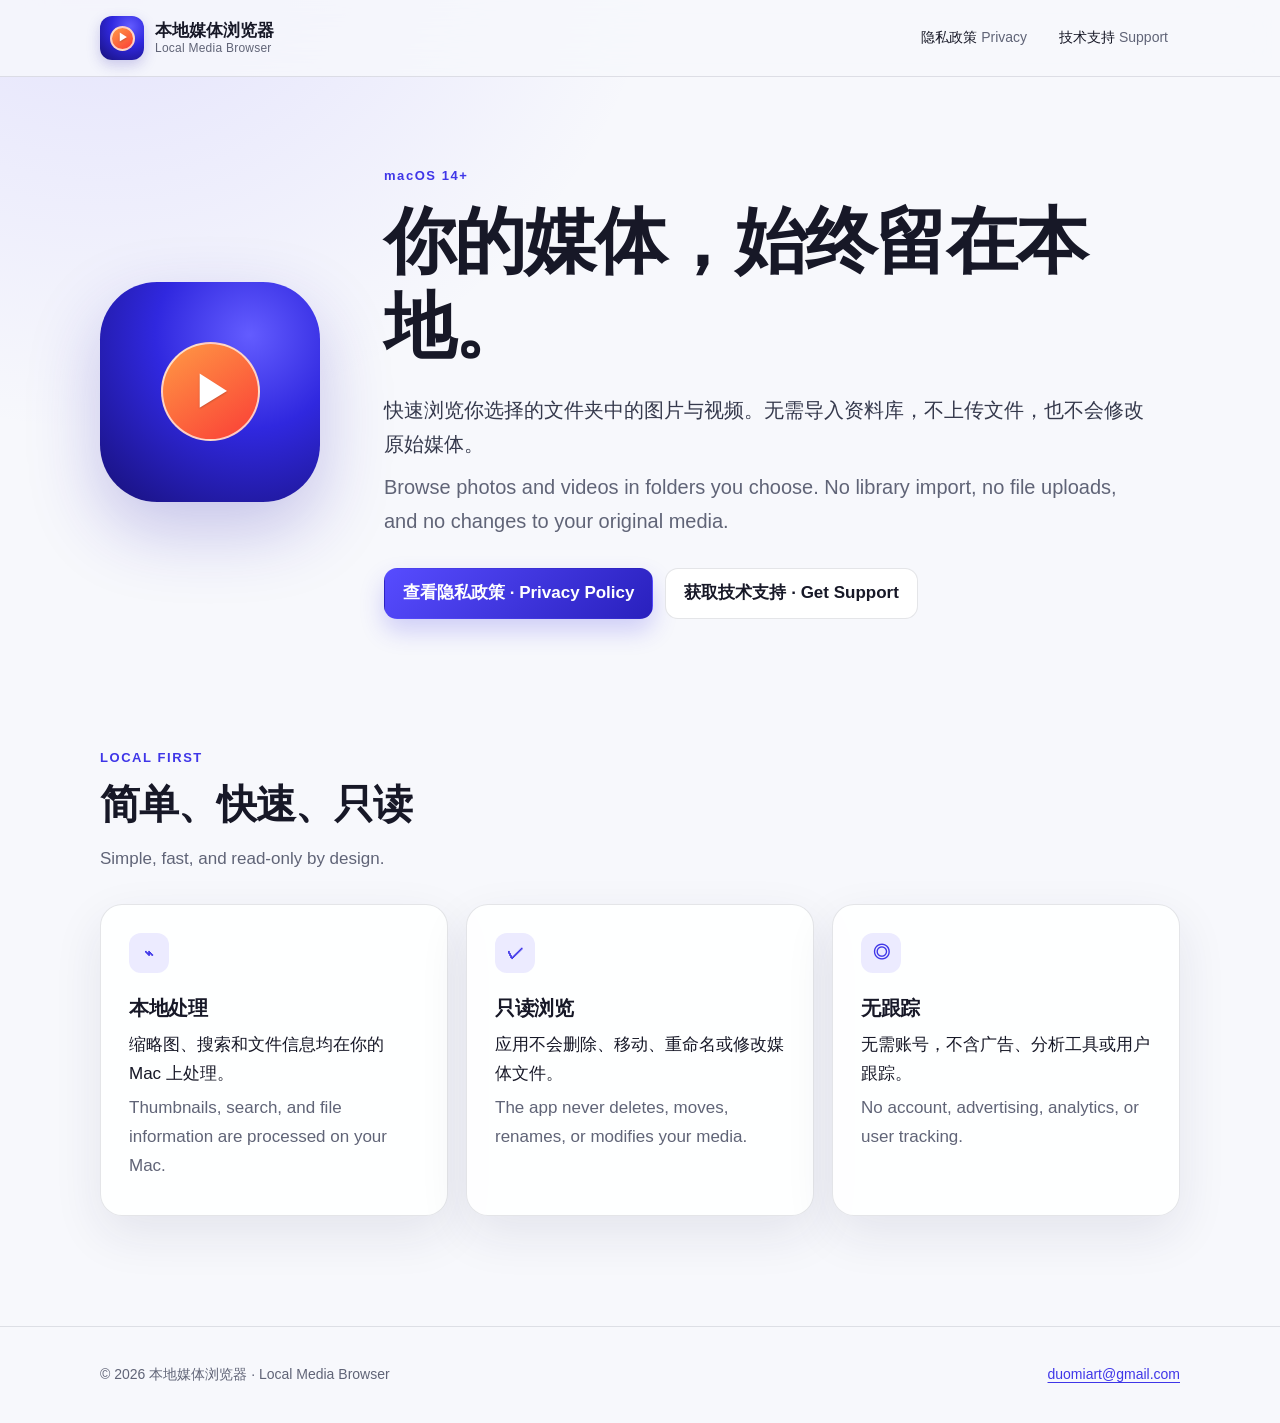
==== index.html @ 64ea323b "Create index.html" ====
<!doctype html>
<html lang="zh-CN">
<head>
  <meta charset="utf-8">
  <meta name="viewport" content="width=device-width, initial-scale=1">
  <title>本地媒体浏览器 · Local Media Browser</title>
  <meta name="description" content="本地媒体浏览器的隐私政策与技术支持。Privacy Policy and Support for Local Media Browser.">
  <link rel="canonical" href="https://bitist.github.io/local-media-browser-site/">
  <link rel="stylesheet" href="assets/styles.css">
</head>
<body>
  <a class="skip-link" href="#main">跳到主要内容 · Skip to content</a>
  <header class="site-header">
    <div class="shell nav-wrap">
      <a class="brand" href="./" aria-label="本地媒体浏览器首页">
        <span class="brand-mark" aria-hidden="true"><span>▶</span></span>
        <span><strong>本地媒体浏览器</strong><small>Local Media Browser</small></span>
      </a>
      <nav aria-label="主要导航 · Main navigation">
        <a href="privacy/">隐私政策 <span>Privacy</span></a>
        <a href="support/">技术支持 <span>Support</span></a>
      </nav>
    </div>
  </header>

  <main id="main">
    <section class="hero shell">
      <div class="app-icon app-mark" role="img" aria-label="本地媒体浏览器应用图标"><span>▶</span></div>
      <div>
        <p class="eyebrow">macOS 14+</p>
        <h1>你的媒体，始终留在本地。</h1>
        <p class="lead">快速浏览你选择的文件夹中的图片与视频。无需导入资料库，不上传文件，也不会修改原始媒体。</p>
        <p class="lead en">Browse photos and videos in folders you choose. No library import, no file uploads, and no changes to your original media.</p>
        <div class="actions">
          <a class="button primary" href="privacy/">查看隐私政策 · Privacy Policy</a>
          <a class="button secondary" href="support/">获取技术支持 · Get Support</a>
        </div>
      </div>
    </section>

    <section class="feature-section shell" aria-labelledby="features-title">
      <div class="section-heading">
        <p class="eyebrow">LOCAL FIRST</p>
        <h2 id="features-title">简单、快速、只读</h2>
        <p>Simple, fast, and read-only by design.</p>
      </div>
      <div class="card-grid">
        <article class="card">
          <div class="symbol" aria-hidden="true">⌁</div>
          <h3>本地处理</h3>
          <p>缩略图、搜索和文件信息均在你的 Mac 上处理。</p>
          <p class="en">Thumbnails, search, and file information are processed on your Mac.</p>
        </article>
        <article class="card">
          <div class="symbol" aria-hidden="true">✓</div>
          <h3>只读浏览</h3>
          <p>应用不会删除、移动、重命名或修改媒体文件。</p>
          <p class="en">The app never deletes, moves, renames, or modifies your media.</p>
        </article>
        <article class="card">
          <div class="symbol" aria-hidden="true">◎</div>
          <h3>无跟踪</h3>
          <p>无需账号，不含广告、分析工具或用户跟踪。</p>
          <p class="en">No account, advertising, analytics, or user tracking.</p>
        </article>
      </div>
    </section>
  </main>

  <footer>
    <div class="shell footer-wrap">
      <p>© 2026 本地媒体浏览器 · Local Media Browser</p>
      <p><a href="mailto:duomiart@gmail.com">duomiart@gmail.com</a></p>
    </div>
  </footer>
</body>
</html>
---- assets/styles.css ----
:root {
  color-scheme: light dark;
  --bg: #f7f8fc;
  --surface: rgba(255, 255, 255, 0.88);
  --surface-solid: #ffffff;
  --text: #171827;
  --muted: #606477;
  --line: rgba(39, 42, 68, 0.12);
  --blue: #3f36e8;
  --blue-dark: #2920bd;
  --soft-blue: #ecebff;
  --shadow: 0 18px 50px rgba(31, 35, 73, 0.09);
  --radius: 22px;
}

* { box-sizing: border-box; }
html { scroll-behavior: smooth; }
body {
  margin: 0;
  color: var(--text);
  background:
    radial-gradient(circle at 8% -10%, rgba(104, 91, 255, 0.16), transparent 36rem),
    var(--bg);
  font-family: -apple-system, BlinkMacSystemFont, "SF Pro Text", "PingFang SC", "Helvetica Neue", sans-serif;
  font-size: 17px;
  line-height: 1.7;
}

a { color: var(--blue); text-decoration-thickness: 1px; text-underline-offset: 3px; }
a:hover { color: var(--blue-dark); }
.shell { width: min(1080px, calc(100% - 40px)); margin-inline: auto; }
.skip-link { position: fixed; z-index: 100; top: 8px; left: 8px; transform: translateY(-160%); padding: 10px 14px; color: white; background: var(--blue); border-radius: 10px; }
.skip-link:focus { transform: translateY(0); }

.site-header {
  position: sticky;
  z-index: 20;
  top: 0;
  background: rgba(247, 248, 252, 0.82);
  border-bottom: 1px solid var(--line);
  backdrop-filter: blur(18px) saturate(150%);
}
.nav-wrap { min-height: 76px; display: flex; align-items: center; justify-content: space-between; gap: 24px; }
.brand { display: inline-flex; align-items: center; gap: 11px; color: var(--text); text-decoration: none; }
.brand-mark, .app-mark {
  display: grid;
  place-items: center;
  color: white;
  background: radial-gradient(circle at 68% 24%, #635cff 0, #3028df 42%, #171078 100%);
  box-shadow: 0 5px 14px rgba(40, 32, 170, 0.22);
}
.brand-mark { width: 44px; height: 44px; border-radius: 12px; }
.brand-mark span, .app-mark span { display: grid; place-items: center; color: white; background: linear-gradient(145deg, #ff9a45, #fa3d36); border: 2px solid rgba(255,255,255,.7); border-radius: 50%; text-shadow: 0 1px 2px rgba(0,0,0,.22); }
.brand-mark span { width: 25px; height: 25px; padding-left: 2px; font-size: 11px; }
.brand span { display: grid; line-height: 1.25; }
.brand small { color: var(--muted); font-size: 12px; letter-spacing: .02em; }
nav { display: flex; gap: 8px; }
nav a { padding: 8px 12px; border-radius: 10px; color: var(--text); font-size: 14px; text-decoration: none; }
nav a span { color: var(--muted); }
nav a:hover, nav a[aria-current="page"] { color: var(--blue); background: var(--soft-blue); }

.hero { min-height: 620px; display: grid; grid-template-columns: 220px 1fr; align-items: center; gap: 64px; padding-block: 88px; }
.app-icon { width: 100%; height: auto; border-radius: 26%; box-shadow: 0 28px 70px rgba(49, 37, 180, .25); }
.app-mark { aspect-ratio: 1; }
.app-mark span { width: 45%; aspect-ratio: 1; padding-left: 4%; font-size: 42px; }
.eyebrow { margin: 0 0 12px; color: var(--blue); font-size: 13px; font-weight: 750; letter-spacing: .12em; }
h1, h2, h3 { margin-top: 0; line-height: 1.18; letter-spacing: -.025em; }
h1 { max-width: 760px; margin-bottom: 24px; font-size: clamp(42px, 7vw, 72px); }
h2 { font-size: clamp(28px, 4vw, 40px); }
h3 { margin-bottom: 10px; font-size: 20px; }
.lead { max-width: 760px; margin: 0 0 9px; color: #35394c; font-size: 20px; }
.en { color: var(--muted); }
.actions { display: flex; flex-wrap: wrap; gap: 12px; margin-top: 30px; }
.button { display: inline-flex; align-items: center; justify-content: center; min-height: 48px; padding: 10px 18px; border: 1px solid transparent; border-radius: 13px; font-weight: 650; text-decoration: none; }
.button.primary { color: white; background: linear-gradient(135deg, #574cff, var(--blue-dark)); box-shadow: 0 12px 25px rgba(63, 54, 232, .22); }
.button.primary:hover { color: white; filter: brightness(.95); }
.button.secondary { color: var(--text); background: var(--surface-solid); border-color: var(--line); }

.feature-section { padding-block: 40px 110px; }
.section-heading { margin-bottom: 30px; }
.section-heading h2 { margin-bottom: 8px; }
.section-heading > p:last-child { color: var(--muted); }
.card-grid { display: grid; grid-template-columns: repeat(3, 1fr); gap: 18px; }
.card { padding: 28px; background: var(--surface); border: 1px solid var(--line); border-radius: var(--radius); box-shadow: var(--shadow); }
.card p { margin: 0 0 6px; }
.card.compact { padding: 24px; box-shadow: none; }
.symbol { display: grid; place-items: center; width: 40px; height: 40px; margin-bottom: 24px; color: var(--blue); background: var(--soft-blue); border-radius: 12px; font-weight: 800; }
.two-columns { grid-template-columns: repeat(2, 1fr); }

.document { max-width: 900px; padding-block: 70px 100px; }
.document-title { padding-bottom: 38px; border-bottom: 1px solid var(--line); }
.document-title h1 { margin-bottom: 0; font-size: clamp(42px, 7vw, 64px); }
.document-title .subtitle { margin: 2px 0 26px; color: var(--muted); font-size: 25px; }
.policy-block, .support-section { padding-block: 30px; border-bottom: 1px solid var(--line); }
.policy-block h2, .support-section h2 { margin-bottom: 17px; font-size: 27px; }
.policy-block p, .support-section p { margin: 0 0 10px; }
.contact-card { margin-top: 30px; padding: 30px; background: var(--surface); border: 1px solid var(--line); border-radius: var(--radius); box-shadow: var(--shadow); }
.steps { display: grid; gap: 14px; padding-left: 26px; }
.steps li { padding-left: 8px; }
.steps li span { display: block; color: var(--muted); }
details { margin-bottom: 12px; padding: 18px 20px; background: var(--surface); border: 1px solid var(--line); border-radius: 14px; }
details summary { cursor: pointer; font-weight: 700; }
details[open] summary { margin-bottom: 13px; }

footer { border-top: 1px solid var(--line); }
.footer-wrap { min-height: 96px; display: flex; align-items: center; justify-content: space-between; gap: 20px; color: var(--muted); font-size: 14px; }

@media (prefers-color-scheme: dark) {
  :root { --bg: #10111b; --surface: rgba(27, 29, 44, .9); --surface-solid: #1b1d2c; --text: #f4f4f8; --muted: #a9adbe; --line: rgba(230, 232, 255, .13); --soft-blue: #2b285b; --blue: #9a93ff; --blue-dark: #8279ff; --shadow: 0 20px 60px rgba(0, 0, 0, .25); }
  body { background: radial-gradient(circle at 8% -10%, rgba(92, 74, 255, .18), transparent 36rem), var(--bg); }
  .site-header { background: rgba(16, 17, 27, .82); }
  .lead { color: #d5d7e1; }
  .button.primary { background: linear-gradient(135deg, #6d63ff, #493cdf); }
}

@media (max-width: 760px) {
  body { font-size: 16px; }
  .shell { width: min(100% - 28px, 1080px); }
  .nav-wrap { align-items: flex-start; flex-direction: column; gap: 12px; padding-block: 14px; }
  nav { width: 100%; }
  nav a { flex: 1; padding-inline: 8px; text-align: center; }
  .hero { grid-template-columns: 1fr; gap: 36px; min-height: 0; padding-block: 58px 72px; }
  .app-icon { width: 122px; }
  h1 { font-size: 43px; }
  .lead { font-size: 18px; }
  .card-grid, .two-columns { grid-template-columns: 1fr; }
  .feature-section { padding-bottom: 70px; }
  .document { padding-block: 50px 70px; }
  .document-title h1 { font-size: 44px; }
  .footer-wrap { align-items: flex-start; flex-direction: column; padding-block: 25px; }
  .footer-wrap p { margin: 0; }
}

@media (prefers-reduced-motion: reduce) { html { scroll-behavior: auto; } }
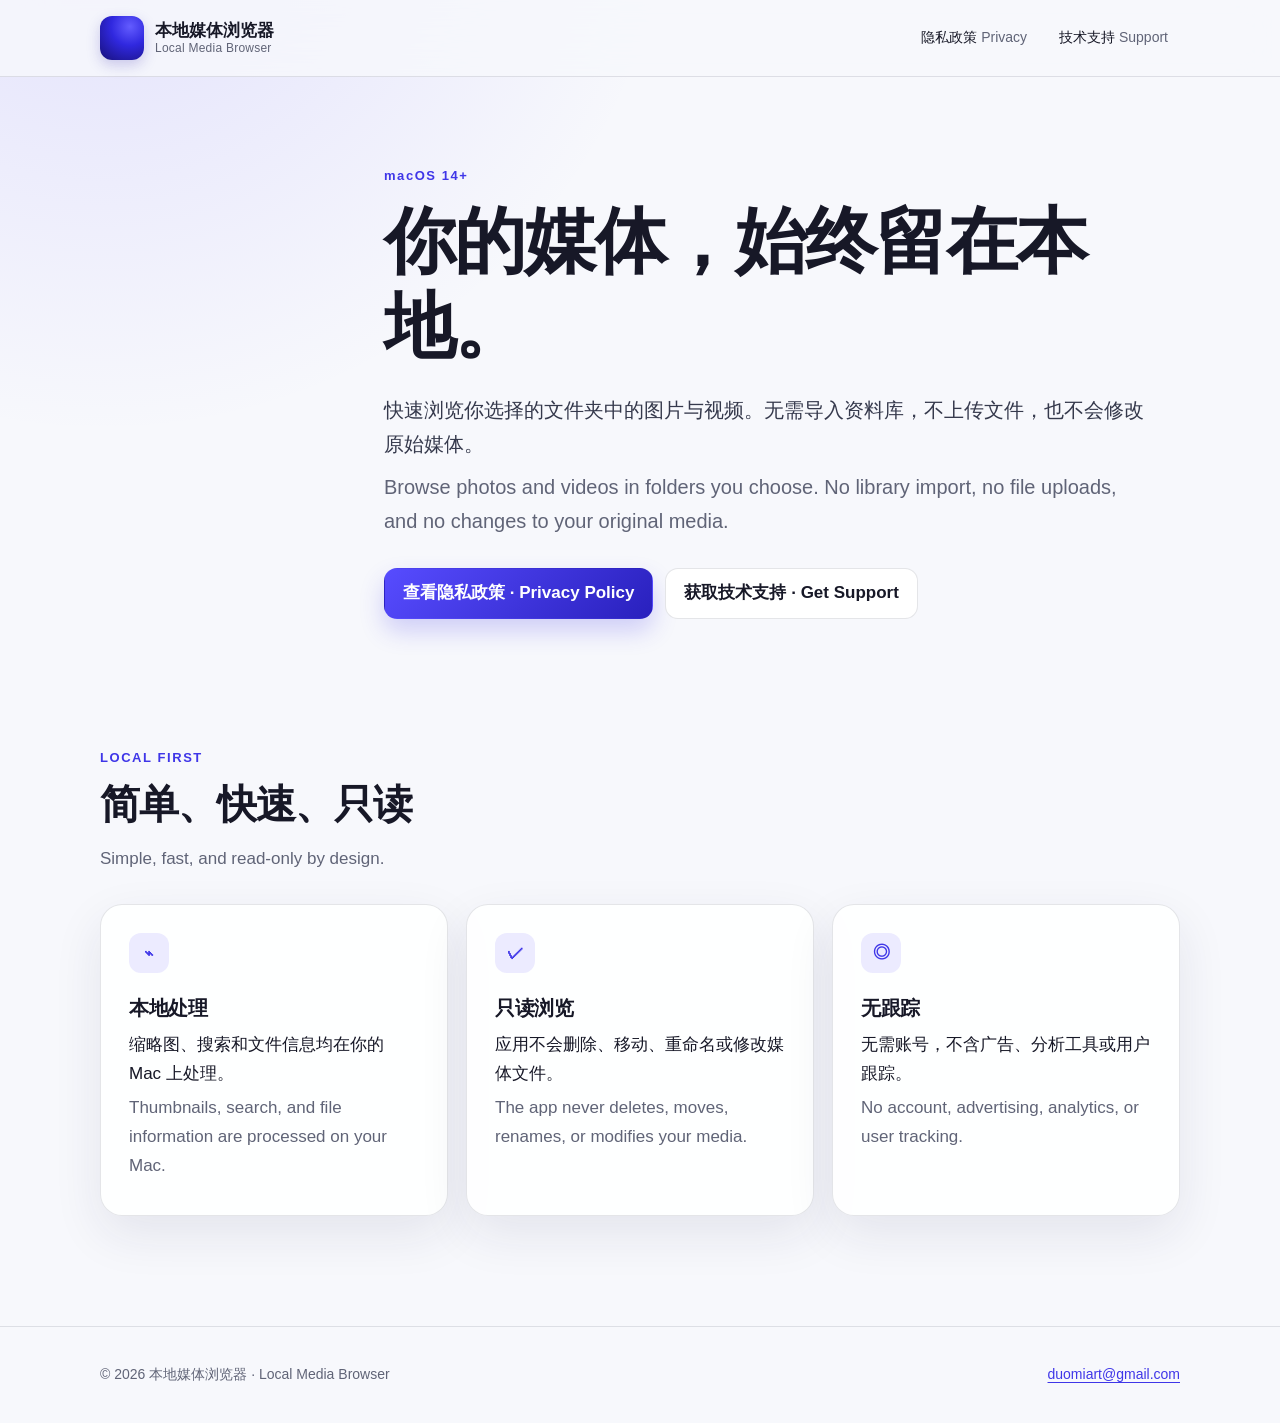
==== commit 908d0fcd: "Update index.html" ====
--- a/index.html
+++ b/index.html
@@ -6,6 +6,8 @@
   <title>本地媒体浏览器 · Local Media Browser</title>
   <meta name="description" content="本地媒体浏览器的隐私政策与技术支持。Privacy Policy and Support for Local Media Browser.">
   <link rel="canonical" href="https://bitist.github.io/local-media-browser-site/">
+  <link rel="icon" type="image/png" href="[data-uri]">
+  <link rel="apple-touch-icon" href="[data-uri]">
   <link rel="stylesheet" href="assets/styles.css">
 </head>
 <body>
@@ -13,7 +15,7 @@
   <header class="site-header">
     <div class="shell nav-wrap">
       <a class="brand" href="./" aria-label="本地媒体浏览器首页">
-        <span class="brand-mark" aria-hidden="true"><span>▶</span></span>
+        <span class="brand-mark" aria-hidden="true"></span>
         <span><strong>本地媒体浏览器</strong><small>Local Media Browser</small></span>
       </a>
       <nav aria-label="主要导航 · Main navigation">
@@ -25,7 +27,7 @@
 
   <main id="main">
     <section class="hero shell">
-      <div class="app-icon app-mark" role="img" aria-label="本地媒体浏览器应用图标"><span>▶</span></div>
+      <span class="app-icon" role="img" aria-label="本地媒体浏览器应用图标"></span>
       <div>
         <p class="eyebrow">macOS 14+</p>
         <h1>你的媒体，始终留在本地。</h1>
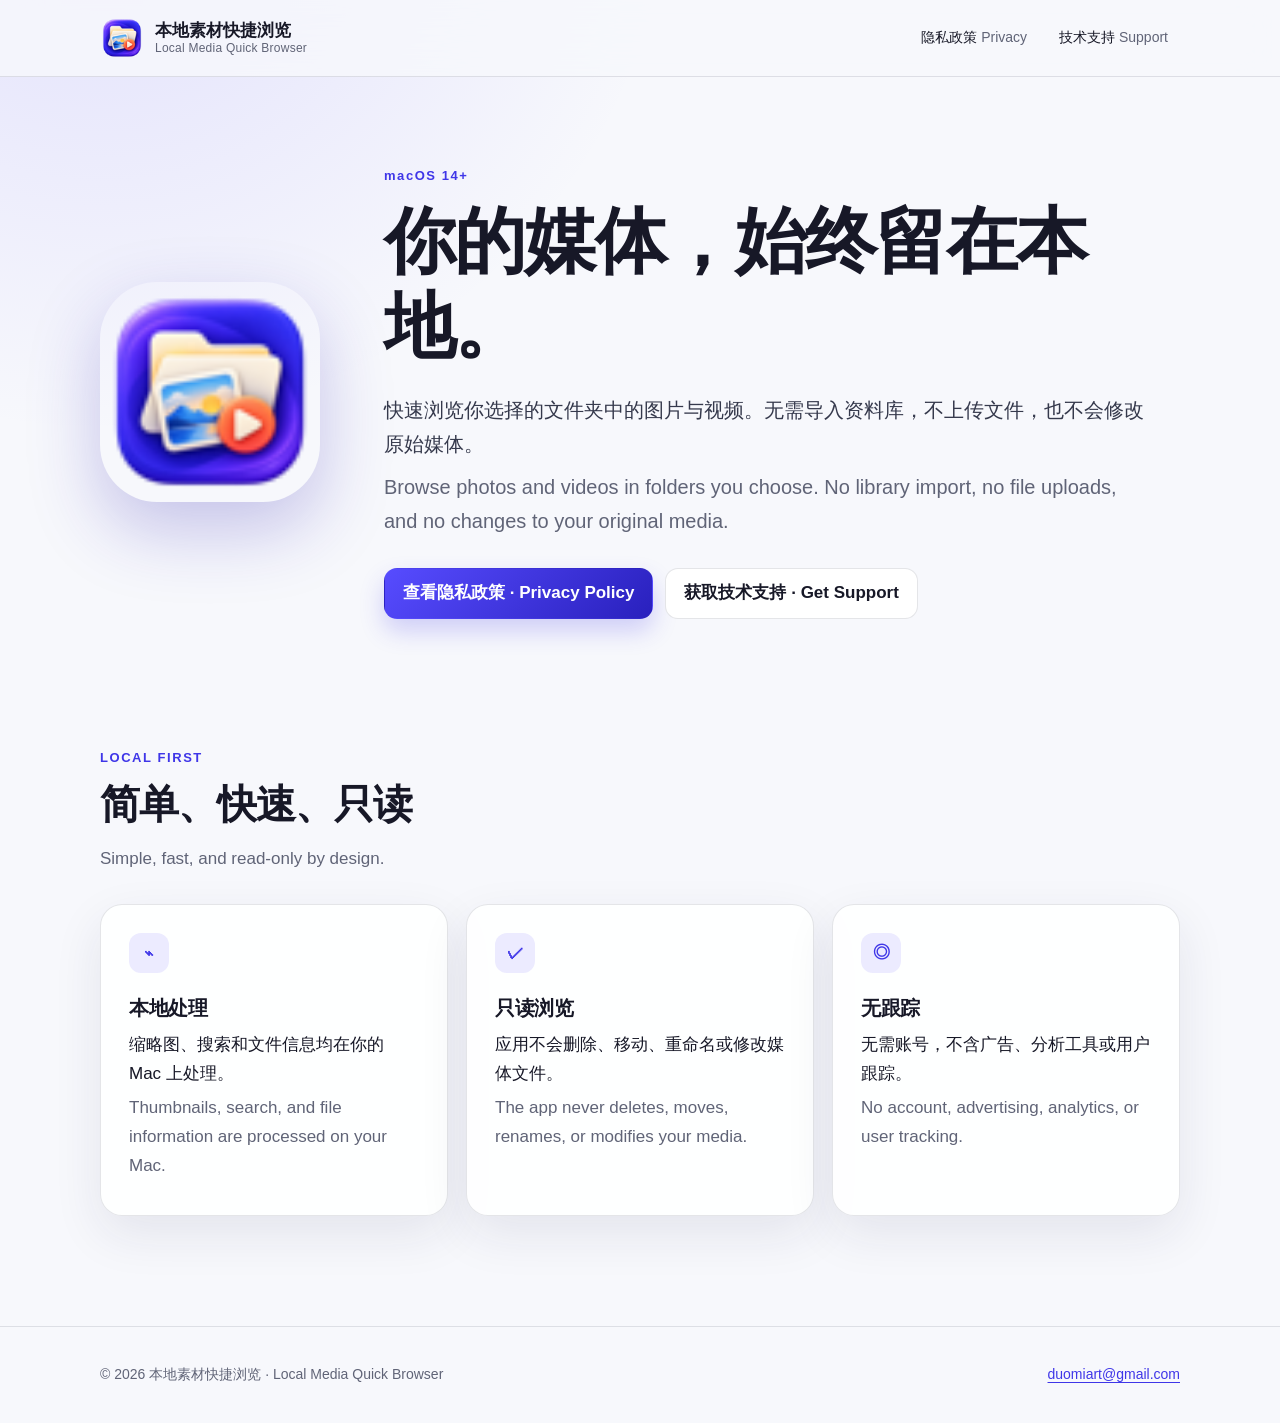
==== commit 2df74c39: "Update App Store website" ====
--- a/index.html
+++ b/index.html
@@ -3,20 +3,20 @@
 <head>
   <meta charset="utf-8">
   <meta name="viewport" content="width=device-width, initial-scale=1">
-  <title>本地媒体浏览器 · Local Media Browser</title>
-  <meta name="description" content="本地媒体浏览器的隐私政策与技术支持。Privacy Policy and Support for Local Media Browser.">
+  <title>本地素材快捷浏览 · Local Media Quick Browser</title>
+  <meta name="description" content="本地素材快捷浏览的隐私政策与技术支持。Privacy Policy and Support for Local Media Quick Browser.">
   <link rel="canonical" href="https://bitist.github.io/local-media-browser-site/">
-  <link rel="icon" type="image/png" href="[data-uri]">
-  <link rel="apple-touch-icon" href="[data-uri]">
+  <link rel="icon" type="image/png" href="[data-uri]">
+  <link rel="apple-touch-icon" href="[data-uri]">
   <link rel="stylesheet" href="assets/styles.css">
 </head>
 <body>
   <a class="skip-link" href="#main">跳到主要内容 · Skip to content</a>
   <header class="site-header">
     <div class="shell nav-wrap">
-      <a class="brand" href="./" aria-label="本地媒体浏览器首页">
+      <a class="brand" href="./" aria-label="本地素材快捷浏览首页">
         <span class="brand-mark" aria-hidden="true"></span>
-        <span><strong>本地媒体浏览器</strong><small>Local Media Browser</small></span>
+        <span><strong>本地素材快捷浏览</strong><small>Local Media Quick Browser</small></span>
       </a>
       <nav aria-label="主要导航 · Main navigation">
         <a href="privacy/">隐私政策 <span>Privacy</span></a>
@@ -27,7 +27,7 @@
 
   <main id="main">
     <section class="hero shell">
-      <span class="app-icon" role="img" aria-label="本地媒体浏览器应用图标"></span>
+      <span class="app-icon" role="img" aria-label="本地素材快捷浏览应用图标"></span>
       <div>
         <p class="eyebrow">macOS 14+</p>
         <h1>你的媒体，始终留在本地。</h1>
@@ -71,7 +71,7 @@
 
   <footer>
     <div class="shell footer-wrap">
-      <p>© 2026 本地媒体浏览器 · Local Media Browser</p>
+      <p>© 2026 本地素材快捷浏览 · Local Media Quick Browser</p>
       <p><a href="mailto:duomiart@gmail.com">duomiart@gmail.com</a></p>
     </div>
   </footer>
--- a/assets/styles.css
+++ b/assets/styles.css
@@ -11,6 +11,7 @@
   --soft-blue: #ecebff;
   --shadow: 0 18px 50px rgba(31, 35, 73, 0.09);
   --radius: 22px;
+  --app-icon-image: url("[data-uri]");
 }
 
 * { box-sizing: border-box; }
@@ -42,16 +43,7 @@
 }
 .nav-wrap { min-height: 76px; display: flex; align-items: center; justify-content: space-between; gap: 24px; }
 .brand { display: inline-flex; align-items: center; gap: 11px; color: var(--text); text-decoration: none; }
-.brand-mark, .app-mark {
-  display: grid;
-  place-items: center;
-  color: white;
-  background: radial-gradient(circle at 68% 24%, #635cff 0, #3028df 42%, #171078 100%);
-  box-shadow: 0 5px 14px rgba(40, 32, 170, 0.22);
-}
-.brand-mark { width: 44px; height: 44px; border-radius: 12px; }
-.brand-mark span, .app-mark span { display: grid; place-items: center; color: white; background: linear-gradient(145deg, #ff9a45, #fa3d36); border: 2px solid rgba(255,255,255,.7); border-radius: 50%; text-shadow: 0 1px 2px rgba(0,0,0,.22); }
-.brand-mark span { width: 25px; height: 25px; padding-left: 2px; font-size: 11px; }
+.brand-mark { display: block; width: 44px; height: 44px; background: var(--app-icon-image) center / contain no-repeat; }
 .brand span { display: grid; line-height: 1.25; }
 .brand small { color: var(--muted); font-size: 12px; letter-spacing: .02em; }
 nav { display: flex; gap: 8px; }
@@ -60,9 +52,7 @@
 nav a:hover, nav a[aria-current="page"] { color: var(--blue); background: var(--soft-blue); }
 
 .hero { min-height: 620px; display: grid; grid-template-columns: 220px 1fr; align-items: center; gap: 64px; padding-block: 88px; }
-.app-icon { width: 100%; height: auto; border-radius: 26%; box-shadow: 0 28px 70px rgba(49, 37, 180, .25); }
-.app-mark { aspect-ratio: 1; }
-.app-mark span { width: 45%; aspect-ratio: 1; padding-left: 4%; font-size: 42px; }
+.app-icon { display: block; width: 100%; aspect-ratio: 1; background: var(--app-icon-image) center / contain no-repeat; border-radius: 26%; box-shadow: 0 28px 70px rgba(49, 37, 180, .25); }
 .eyebrow { margin: 0 0 12px; color: var(--blue); font-size: 13px; font-weight: 750; letter-spacing: .12em; }
 h1, h2, h3 { margin-top: 0; line-height: 1.18; letter-spacing: -.025em; }
 h1 { max-width: 760px; margin-bottom: 24px; font-size: clamp(42px, 7vw, 72px); }
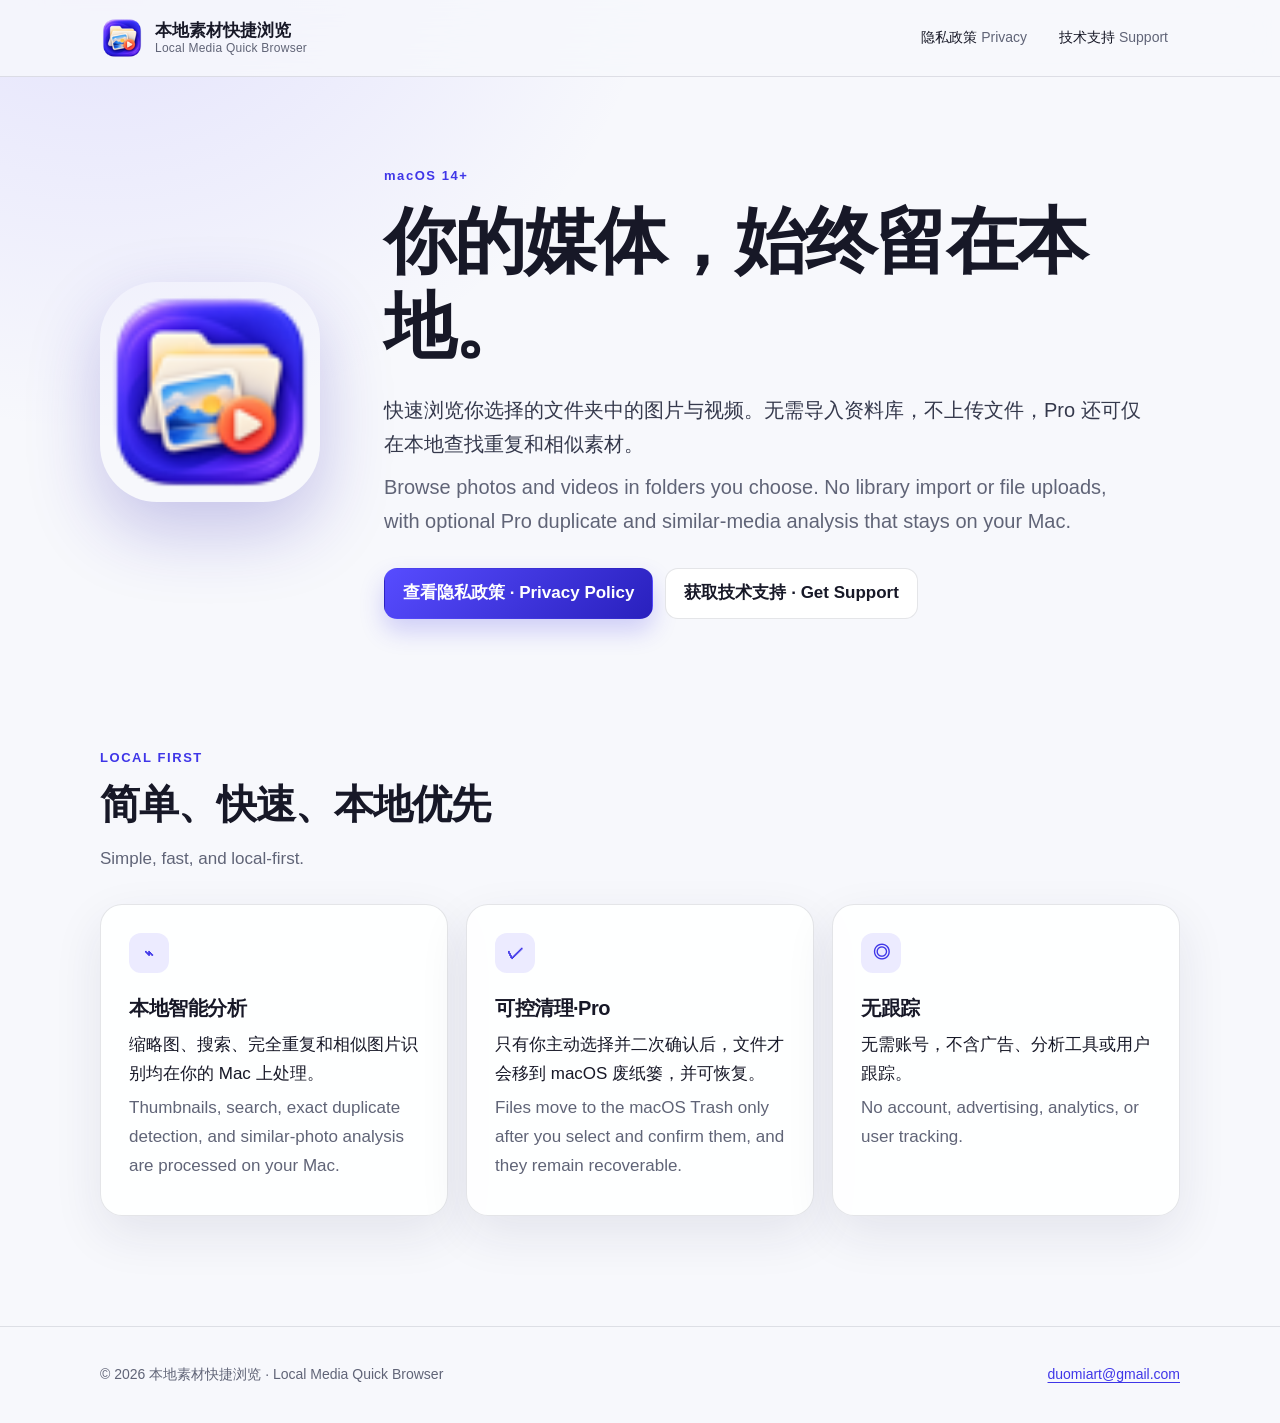
==== commit 43d96769: "Update site for Pro 1.1 privacy and support" ====
--- a/index.html
+++ b/index.html
@@ -31,8 +31,8 @@
       <div>
         <p class="eyebrow">macOS 14+</p>
         <h1>你的媒体，始终留在本地。</h1>
-        <p class="lead">快速浏览你选择的文件夹中的图片与视频。无需导入资料库，不上传文件，也不会修改原始媒体。</p>
-        <p class="lead en">Browse photos and videos in folders you choose. No library import, no file uploads, and no changes to your original media.</p>
+        <p class="lead">快速浏览你选择的文件夹中的图片与视频。无需导入资料库，不上传文件，Pro 还可仅在本地查找重复和相似素材。</p>
+        <p class="lead en">Browse photos and videos in folders you choose. No library import or file uploads, with optional Pro duplicate and similar-media analysis that stays on your Mac.</p>
         <div class="actions">
           <a class="button primary" href="privacy/">查看隐私政策 · Privacy Policy</a>
           <a class="button secondary" href="support/">获取技术支持 · Get Support</a>
@@ -43,21 +43,21 @@
     <section class="feature-section shell" aria-labelledby="features-title">
       <div class="section-heading">
         <p class="eyebrow">LOCAL FIRST</p>
-        <h2 id="features-title">简单、快速、只读</h2>
-        <p>Simple, fast, and read-only by design.</p>
+        <h2 id="features-title">简单、快速、本地优先</h2>
+        <p>Simple, fast, and local-first.</p>
       </div>
       <div class="card-grid">
         <article class="card">
           <div class="symbol" aria-hidden="true">⌁</div>
-          <h3>本地处理</h3>
-          <p>缩略图、搜索和文件信息均在你的 Mac 上处理。</p>
-          <p class="en">Thumbnails, search, and file information are processed on your Mac.</p>
+          <h3>本地智能分析</h3>
+          <p>缩略图、搜索、完全重复和相似图片识别均在你的 Mac 上处理。</p>
+          <p class="en">Thumbnails, search, exact duplicate detection, and similar-photo analysis are processed on your Mac.</p>
         </article>
         <article class="card">
           <div class="symbol" aria-hidden="true">✓</div>
-          <h3>只读浏览</h3>
-          <p>应用不会删除、移动、重命名或修改媒体文件。</p>
-          <p class="en">The app never deletes, moves, renames, or modifies your media.</p>
+          <h3>可控清理·Pro</h3>
+          <p>只有你主动选择并二次确认后，文件才会移到 macOS 废纸篓，并可恢复。</p>
+          <p class="en">Files move to the macOS Trash only after you select and confirm them, and they remain recoverable.</p>
         </article>
         <article class="card">
           <div class="symbol" aria-hidden="true">◎</div>
